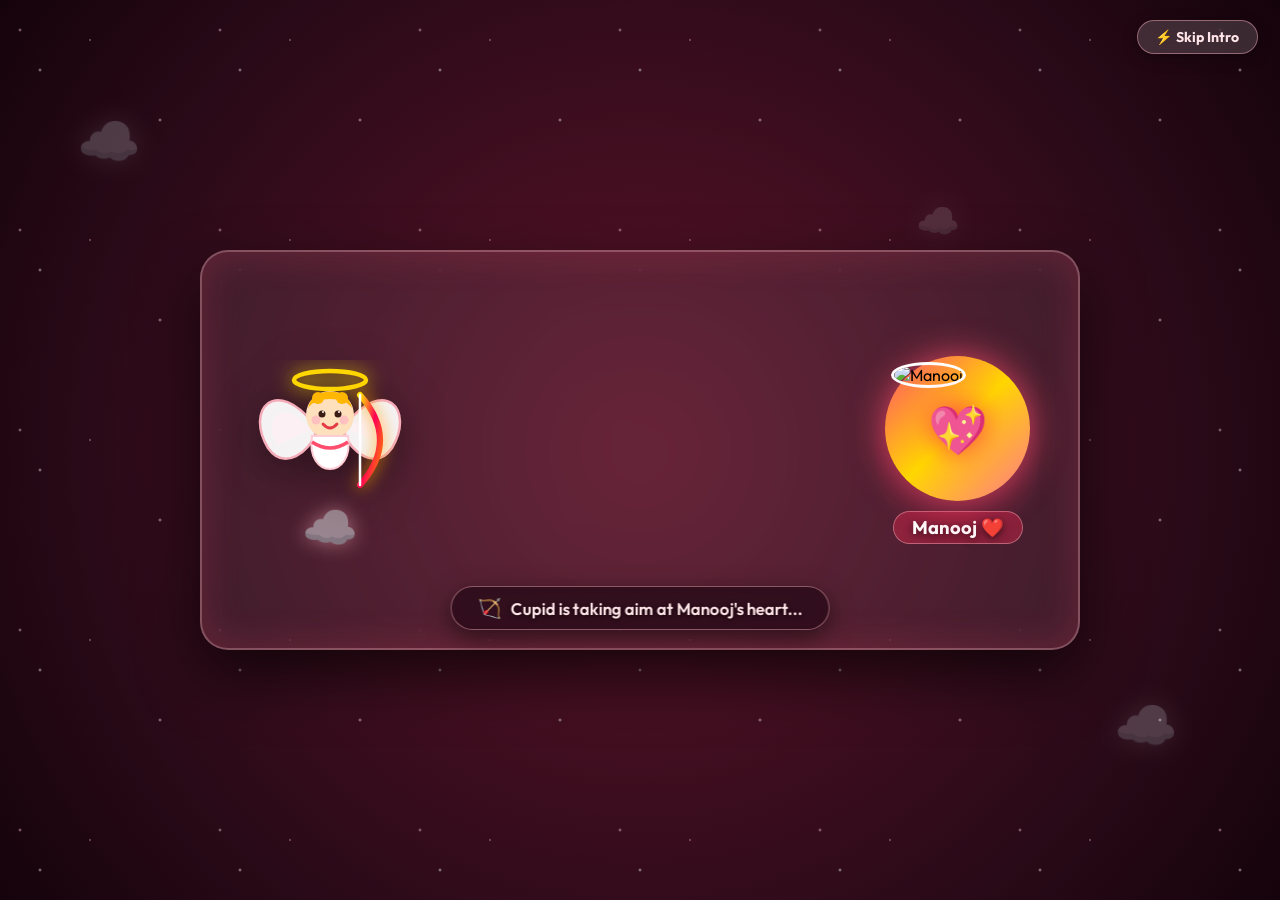
==== index.html @ 83ef4684 "Restore original soft blush pink button styling" ====
<!DOCTYPE html>
<html lang="en">
<head>
    <meta charset="UTF-8">
    <meta name="viewport" content="width=device-width, initial-scale=1.0">

    <title>❤️ Happy Birthday — My Love ❤️</title>
    <meta name="description" content="A special romantic birthday surprise message">

    <!-- Google Fonts -->
    <link rel="preconnect" href="https://fonts.googleapis.com">
    <link rel="preconnect" href="https://fonts.gstatic.com" crossorigin>
    <link href="https://fonts.googleapis.com/css2?family=Bangers&family=Outfit:wght@300;400;600;800&family=Playfair+Display:ital,wght@0,400;0,700;1,400;1,700&display=swap" rel="stylesheet">

    <!-- CSS File -->
    <link rel="stylesheet" href="style.css?v=3">
</head>

<body>

    <!-- Cupid Arrow & Password Intro Overlay -->
    <!-- Cupid Arrow & Password Intro Overlay -->
    <div id="cupidIntroOverlay" class="cupid-intro-overlay">
        <!-- Canvas Starfield -->
        <canvas id="cupidStarCanvas" class="cupid-star-canvas"></canvas>

        <!-- Sky Background Atmosphere -->
        <div class="sky-background">
            <div class="cloud cloud-1">☁️</div>
            <div class="cloud cloud-2">☁️</div>
            <div class="cloud cloud-3">☁️</div>
            <div class="intro-bg-particles" id="introBgParticles"></div>
        </div>

        <!-- Fast Skip Button -->
        <button class="btn-skip-intro" onclick="skipToPasswordStage()" title="Skip to password screen">
            ⚡ Skip Intro
        </button>

        <!-- Stage 1: Cinematic Animated Cupid Shooting Scene -->
        <div id="cupidAnimationStage" class="cupid-animation-stage">
            
            <!-- Cupid Flying Character -->
            <div class="cupid-hero" id="cupidHero">
                <div class="cupid-cloud-pedestal">☁️</div>
                <svg class="cupid-svg" viewBox="0 0 160 180" width="160" height="180">
                    <defs>
                        <radialGradient id="haloGlow" cx="50%" cy="50%" r="50%">
                            <stop offset="0%" stop-color="#fff7a1" stop-opacity="0.9"/>
                            <stop offset="100%" stop-color="#ffd700" stop-opacity="0"/>
                        </radialGradient>
                        <linearGradient id="bowGrad" x1="0%" y1="0%" x2="100%" y2="100%">
                            <stop offset="0%" stop-color="#ffe600"/>
                            <stop offset="50%" stop-color="#ff0054"/>
                            <stop offset="100%" stop-color="#ff8800"/>
                        </linearGradient>
                    </defs>

                    <!-- Halo -->
                    <ellipse cx="80" cy="20" rx="36" ry="9" fill="none" stroke="#ffd700" stroke-width="4.5" filter="drop-shadow(0 0 10px #ffe600)"/>
                    
                    <!-- Flapping Wings -->
                    <g class="svg-wing wing-left">
                        <path d="M 65 65 C 25 15, -5 50, 18 88 C 35 112, 60 90, 65 75 Z" fill="#ffffff" opacity="0.95" stroke="#ffb6c1" stroke-width="2.5"/>
                        <path d="M 60 70 C 35 35, 10 60, 28 85 Z" fill="#fff0f5" opacity="0.8"/>
                    </g>
                    <g class="svg-wing wing-right">
                        <path d="M 95 65 C 135 15, 165 50, 142 88 C 125 112, 100 90, 95 75 Z" fill="#ffffff" opacity="0.95" stroke="#ffb6c1" stroke-width="2.5"/>
                        <path d="M 100 70 C 125 35, 150 60, 132 85 Z" fill="#fff0f5" opacity="0.8"/>
                    </g>

                    <!-- Body & Cute Head -->
                    <circle cx="80" cy="55" r="24" fill="#ffe0bd"/>
                    <!-- Blonde Curly Hair -->
                    <path d="M 58 48 C 62 26, 98 26, 102 48 C 94 36, 66 36, 58 48 Z" fill="#ffb703"/>
                    <circle cx="68" cy="38" r="6" fill="#ffb703"/>
                    <circle cx="92" cy="38" r="6" fill="#ffb703"/>
                    <!-- Face Details -->
                    <circle cx="72" cy="54" r="3.5" fill="#3a1c14"/>
                    <circle cx="88" cy="54" r="3.5" fill="#3a1c14"/>
                    <circle cx="73" cy="52" r="1" fill="#ffffff"/>
                    <circle cx="89" cy="52" r="1" fill="#ffffff"/>
                    <path d="M 73 64 Q 80 72 87 64" fill="none" stroke="#e63946" stroke-width="2.8" stroke-linecap="round"/>
                    <circle cx="66" cy="60" r="4.5" fill="#ffb6c1" opacity="0.75"/>
                    <circle cx="94" cy="60" r="4.5" fill="#ffb6c1" opacity="0.75"/>

                    <!-- Toga Body & Sash -->
                    <path d="M 62 76 C 55 120, 105 120, 98 76 Z" fill="#ffffff" stroke="#ffccd5" stroke-width="2"/>
                    <path d="M 62 82 Q 80 94 98 82" fill="none" stroke="#ff4d6d" stroke-width="3.5"/>

                    <!-- Golden Cupid Bow -->
                    <g class="svg-bow" id="svgBow">
                        <path d="M 110 35 Q 150 80 110 125" fill="none" stroke="url(#bowGrad)" stroke-width="6" stroke-linecap="round" filter="drop-shadow(0 0 8px #ffa200)"/>
                        <path id="bowString" d="M 110 35 L 110 125" stroke="#ffffff" stroke-width="2.5" stroke-linecap="round"/>
                    </g>
                </svg>
            </div>

            <!-- Arrow Flight Arena -->
            <div class="arrow-arena" id="arrowArena">
                <div class="flying-arrow-svg" id="flyingArrowSvg">
                    <svg viewBox="0 0 130 36" width="130" height="36">
                        <defs>
                            <linearGradient id="arrowTrailGrad" x1="0%" y1="0%" x2="100%" y2="0%">
                                <stop offset="0%" stop-color="#ff0054" stop-opacity="0"/>
                                <stop offset="60%" stop-color="#ff4d6d" stop-opacity="0.8"/>
                                <stop offset="100%" stop-color="#ffd700" stop-opacity="1"/>
                            </linearGradient>
                        </defs>
                        <!-- Glowing Motion Trail -->
                        <path d="M 0 18 L 95 18" stroke="url(#arrowTrailGrad)" stroke-width="6" stroke-linecap="round"/>
                        <!-- Shaft -->
                        <line x1="12" y1="18" x2="102" y2="18" stroke="#ffd700" stroke-width="3.5" stroke-linecap="round"/>
                        <!-- Golden Feathers -->
                        <path d="M 16 18 L 4 8 M 16 18 L 4 28 M 24 18 L 12 8 M 24 18 L 12 28" stroke="#ff4d6d" stroke-width="3" stroke-linecap="round"/>
                        <!-- Glowing Heart Arrowhead -->
                        <path d="M 100 18 L 110 7 C 118 1, 128 12, 117 18 C 128 24, 118 35, 110 29 Z" fill="#ff0054" stroke="#ffe600" stroke-width="1.5" filter="drop-shadow(0 0 10px #ff0054)"/>
                    </svg>
                    <div class="arrow-sparkles">✨</div>
                </div>
            </div>

            <!-- Target: Boy Card (Manooj) -->
            <div class="target-boy-hero" id="targetBoyHero">
                <div class="target-glow-aura"></div>
                <div class="shockwave-ring" id="shockwaveRing"></div>
                <div class="shockwave-ring ring-2" id="shockwaveRing2"></div>
                <div class="target-portrait-container">
                    <img src="images/Manooj.jpeg" alt="Manooj" class="target-boy-img">
                    <div class="target-heart-lock" id="targetHeartLock">
                        <span class="heart-emoji">💖</span>
                    </div>
                </div>
                <div class="target-boy-badge">Manooj ❤️</div>
            </div>

            <!-- Animated Status Banner -->
            <div class="intro-status-banner" id="introStatusBanner">
                <span class="status-icon" id="statusIcon">🏹</span>
                <span class="status-text" id="statusTextContent">Cupid is taking aim at Manooj's heart...</span>
            </div>
        </div>

        <!-- Stage 2: Secret Password Lock Screen -->
        <div id="passwordStage" class="password-stage">
            <div class="lock-card">
                <div class="lock-header">
                    <div class="heart-key-icon" id="heartKeyIcon">🔐</div>
                    <h2>Unlock My Heart</h2>
                    <p class="lock-subtitle">Cupid's arrow struck Manooj's heart! Enter the secret code to reveal your birthday surprise.</p>
                </div>

                <form id="passwordForm" onsubmit="handlePasswordSubmit(event)">
                    <div class="input-wrapper">
                        <input type="password" id="lovePasscode" placeholder="Enter password" autocomplete="off">
                        <button type="button" class="btn-toggle-pass" onclick="togglePassVisibility()" id="btnTogglePass" title="Show/Hide">👁️</button>
                    </div>
                    <div id="passErrorMsg" class="pass-error-msg"></div>
                    <button type="submit" class="btn-unlock">Unlock Surprise ❤️</button>
                </form>
            </div>
        </div>
    </div>

    <!-- Main Birthday Container -->
    <div class="birthday-container">

        <!-- Replay Cupid Intro Button -->
        <button class="btn-replay-cupid" onclick="playCupidIntro()" title="Replay Cupid Intro">💘 Cupid Intro</button>

        <!-- Flower Decoration -->
        <div class="web web1">🌸</div>
        <div class="web web2">🌹</div>

        <!-- Main Heading -->
        <h1 class="birthday-title">❤️ HAPPY BIRTHDAY ❤️</h1>

        <h2>To My YEDI❤️</h2>

        <!-- Entrance Photo / Message -->
        <div class="entrance-image-container">
            <div class="entrance-message">
                <p><strong>September 21</strong> is a day I will never forget — because it is the day the most amazing person came into this world. 🥰</p>
                <p>You make every day brighter just by being you. I love your smile, your heart, and everything about you. 💕</p>
                <p>On your birthday, I just want to say — <strong>I am so lucky to have you.</strong></p>
                <p class="entrance-signoff">Happy Birthday, my love. 🎂 🌹</p>
            </div>
        </div>

        <!-- Birthday Message -->
        <div class="message">
            <p>
                You are the most beautiful part of my life. ❤️
            </p>

            <p>
                May your birthday be filled with happiness,
                love, smiles and unforgettable moments. 🎂✨
            </p>

            <p>
                <strong>Happy Birthday, My Love! ❤️🥰</strong>
            </p>
        </div>

        <!-- Interactive Question -->
        <div class="question-section" id="questionSection">
            <!-- <h3 class="question-text">Are you ready for your surprise? 🕸️</h3> -->
            <div class="buttons-container">
                <button class="btn-yes" onclick="showSurprise()">YES ❤️</button>
                <button class="btn-no" id="btnNo">NO 😒</button>
            </div>
        </div>

        <!-- Hidden Surprise Message -->
        <div id="surprise" class="surprise-message">
            <h2>❤️ You Are My Favourite Person ❤️</h2>

            <p>
                Every moment with you is special.
                I hope this birthday brings you
                everything your heart wishes for. 💕
            </p>

            <p>
                Forever and Always ❤️
            </p>
            
            <a href="memories.html" class="btn-next">Next Page ❤️</a>
        </div>

    </div>

    <!-- JavaScript File -->
    <script src="script.js"></script>

</body>
</html>
---- style.css ----
/* ==========================================================================
   ROMANTIC BIRTHDAY WEBSITE STYLES v2.1 - DARK PINK MONTH CARDS
   ========================================================================== */
* {
    margin: 0;
    padding: 0;
    box-sizing: border-box;
}
    --bg-cream: #fff0f5;
    --paper: #ffe4e1;
    --ink: #4a1525;
    --gold: #f48fb1;
    --gold-deep: #c21e56;
    --red: #d53447;
    --red-deep: #800020;
    --shadow: rgba(74, 25, 44, 0.35);
}

html, body {
    width: 100%;
    max-width: 100vw;
    overflow-x: hidden;
}

body {
    margin: 0;
    font-family: 'Outfit', sans-serif;
    min-height: 100vh;
    display: flex;
    align-items: center;
    justify-content: center;
    background: radial-gradient(circle at top, rgba(255, 192, 203, 0.8), rgba(219, 112, 147, 0.5) 45%, rgba(139, 10, 80, 0.9) 100%), #4a192c;
    color: var(--ink);
    padding: 2rem 1rem;
    box-sizing: border-box;
}

body.seasons-theme {
    background: #4a192c;
    align-items: center;
}

.seasons-container {
    width: min(1100px, 95vw);
    max-width: 100%;
    margin: 0 auto;
    padding: 2.5rem 2rem 3rem;
    border-radius: 30px;
    background: rgba(255, 240, 245, 0.85);
    border: 3px solid rgba(219, 112, 147, 0.8);
    box-shadow: 0 24px 60px rgba(139, 10, 80, 0.4);
    text-align: center;
    position: relative;
    overflow: hidden;
    box-sizing: border-box;
}

.seasons-container::before,
.seasons-container::after {
    content: "";
    position: absolute;
    inset: 18px;
    border: 2px solid rgba(219, 112, 147, 0.6);
    border-radius: 24px;
    pointer-events: none;
}

.seasons-container::after {
    inset: 28px;
    border-style: dashed;
    opacity: 0.8;
}

.cursive-title {
    position: relative;
    z-index: 1;
    font-family: 'Cormorant Garamond', serif;
    font-size: clamp(2.8rem, 5vw, 4.6rem);
    line-height: 1;
    letter-spacing: 0.08em;
    color: var(--red-deep);
    margin-bottom: 0.3rem;
    text-shadow: 0 2px 0 rgba(255,255,255,0.45);
}

.emoji-row {
    position: relative;
    z-index: 1;
    font-size: 1.5rem;
    letter-spacing: 0.4rem;
    margin-bottom: 0.8rem;
}

.subtitle {
    position: relative;
    z-index: 1;
    font-family: 'Outfit', sans-serif;
    font-size: 0.8rem;
    letter-spacing: 0.24em;
    text-transform: uppercase;
    color: rgba(72, 42, 28, 0.75);
    margin-bottom: 1.4rem;
}

.string-challenge {
    position: relative;
    z-index: 1;
    max-width: 900px;
    margin: 0 auto 1.8rem;
}

.string-challenge-title {
    font-family: 'Cormorant Garamond', serif;
    font-size: clamp(2rem, 4vw, 3rem);
    color: var(--ink);
    margin-bottom: 0.25rem;
    letter-spacing: 0.06em;
}

.string-challenge-hint {
    font-size: 0.96rem;
    color: rgba(74, 42, 29, 0.75);
    margin-bottom: 1rem;
}

.string-stage {
    position: relative;
    min-height: 430px;
    display: flex;
    align-items: center;
    justify-content: space-between;
    gap: 2rem;
    padding: 1rem 3rem;
    border-radius: 26px;
    overflow: hidden;
    background: linear-gradient(180deg, rgba(255, 236, 170, 0.16), rgba(80, 42, 20, 0.18)), linear-gradient(180deg, #fad0c4 0%, #ff9a9e 20%, #fecfef 36%, #f68084 56%, #a1405e 74%, #621222 100%);
    border: 4px solid rgba(183, 28, 28, 0.8);
    box-shadow: inset 0 0 30px rgba(78, 38, 18, 0.35), 0 18px 40px rgba(28, 18, 15, 0.25);
}

.japanese-scene {
    position: absolute;
    inset: 0;
    z-index: 0;
    pointer-events: none;
    background: radial-gradient(circle at 50% 28%, rgba(255, 223, 126, 0.92) 0%, rgba(255, 190, 87, 0.7) 12%, rgba(255, 160, 80, 0.32) 18%, transparent 28%), linear-gradient(180deg, rgba(255,255,255,0) 0%, rgba(255,255,255,0) 45%, rgba(25, 40, 42, 0.18) 100%);
}

.japanese-scene::before,
.japanese-scene::after {
    content: "";
    position: absolute;
    inset: 0;
    pointer-events: none;
}

.japanese-scene::before {
    background: linear-gradient(180deg, transparent 0%, transparent 62%, rgba(90, 52, 28, 0.48) 100%), radial-gradient(circle at 50% 54%, rgba(255, 209, 106, 0.87) 0%, rgba(238, 141, 83, 0.35) 24%, transparent 32%);
}

.japanese-scene::after {
    background: linear-gradient(180deg, transparent 0%, transparent 64%, rgba(26, 52, 42, 0.2) 64%, rgba(28, 53, 42, 0.75) 100%), radial-gradient(circle at 50% 58%, rgba(230, 73, 73, 0.62), transparent 28%);
    clip-path: polygon(0 100%, 0 68%, 12% 57%, 24% 66%, 35% 47%, 48% 62%, 62% 46%, 76% 62%, 88% 52%, 100% 65%, 100% 100%);
}

.love-string {
    position: absolute;
    inset: 0;
    width: 100%;
    height: 100%;
    overflow: visible;
    pointer-events: none;
    z-index: 3;
}

.love-string path {
    fill: none;
    stroke: #d53447;
    stroke-width: 5;
    stroke-linecap: round;
    filter: drop-shadow(0 0 8px rgba(213, 52, 71, 0.9));
}

.photo-card {
    position: absolute;
    width: 170px;
    height: 150px;
    padding: 10px;
    border: 3px solid rgba(219, 112, 147, 0.9);
    border-radius: 12px;
    background: linear-gradient(145deg, rgba(255, 242, 205, 0.8), rgba(179, 112, 35, 0.62));
    box-shadow: 0 12px 24px rgba(0, 0, 0, 0.24), inset 0 0 12px rgba(89, 39, 16, 0.32);
    z-index: 2;
    transition: left 1.1s cubic-bezier(0.34, 1.25, 0.64, 1),
                right 1.1s cubic-bezier(0.34, 1.25, 0.64, 1),
                transform 1.1s cubic-bezier(0.34, 1.25, 0.64, 1),
                opacity 0.6s ease;
}

.photo-card-left {
    left: 2.5rem;
    top: 50%;
    transform: translateY(-50%);
}

.photo-card-right {
    right: 2.5rem;
    top: 50%;
    transform: translateY(-50%);
}

.secret-photo,
.photo-cover {
    width: 100%;
    height: 100%;
    border-radius: 6px;
}

.secret-photo {
    position: absolute;
    inset: 0;
    display: block;
    object-fit: cover;
    opacity: 0;
    transition: opacity 0.7s ease;
    border: 2px solid rgba(69, 25, 12, 0.8);
}

.photo-cover {
    position: absolute;
    inset: 10px;
    width: calc(100% - 20px);
    height: calc(100% - 20px);
    display: grid;
    place-items: center;
    color: #ffffff;
    background: linear-gradient(135deg, rgba(118, 53, 23, 0.95), rgba(36, 22, 17, 0.88));
    font-size: 3rem;
    transition: opacity 0.7s ease;
    border: 2px solid rgba(221, 169, 90, 0.7);
    box-shadow: inset 0 0 12px rgba(0,0,0,0.2);
    z-index: 10;
}

.string-heart {
    position: absolute;
    top: 50%;
    left: 50%;
    width: 58px;
    height: 58px;
    border: 3px solid #ffc7c7;
    border-radius: 50%;
    padding: 0;
    color: #ffe8eb;
    background: radial-gradient(circle at 30% 30%, #ff4d6b, #b7182e 65%, #621222 100%);
    font-size: 1.5rem;
    line-height: 1;
    cursor: pointer;
    transform: translate(-50%, -50%);
    z-index: 5;
    box-shadow: 0 0 18px rgba(232, 52, 68, 0.7), 0 0 40px rgba(202, 41, 60, 0.4);
    transition: transform 0.35s ease, box-shadow 0.35s ease, opacity 0.5s ease;
}

.string-heart:hover {
    transform: translate(-50%, -50%) scale(1.12);
}

.string-stage.is-connected .photo-cover {
    opacity: 0;
    pointer-events: none;
}

.string-stage.is-connected .secret-photo {
    opacity: 1;
}

.string-stage.is-connected .string-heart {
    color: #fff;
    border-color: #fff;
}

/* Merging animation state: Photos come close together towards center */
.string-stage.is-merging .photo-card-left {
    left: 50%;
    transform: translate(calc(-100% - 6px), -50%) rotate(-8deg) scale(0.96);
}

.string-stage.is-merging .photo-card-right {
    right: 50%;
    transform: translate(calc(100% + 6px), -50%) rotate(8deg) scale(0.96);
}

.string-stage.is-merging .love-string {
    opacity: 0.5;
    transform: scale(0.8);
    transition: all 0.8s ease;
}

.string-stage.is-merging .string-heart {
    transform: translate(-50%, -50%) scale(1.3);
    box-shadow: 0 0 35px rgba(255, 60, 100, 0.9), 0 0 70px rgba(255, 100, 150, 0.7);
}

/* Merged animation state: Photos fade out and glowing Heart opens */
.string-stage.is-merged .photo-card-left {
    left: 50%;
    transform: translate(-50%, -50%) scale(0.15) rotate(-20deg);
    opacity: 0;
    pointer-events: none;
}

.string-stage.is-merged .photo-card-right {
    right: 50%;
    transform: translate(50%, -50%) scale(0.15) rotate(20deg);
    opacity: 0;
    pointer-events: none;
}

.string-stage.is-merged .love-string {
    opacity: 0;
    pointer-events: none;
    transition: opacity 0.4s ease;
}

.string-stage.is-merged .string-heart {
    opacity: 0;
    pointer-events: none;
    transform: translate(-50%, -50%) scale(0.1);
}

/* Merged Heart Container & Memory Slideshow */
.merged-heart-container {
    position: absolute;
    top: 50%;
    left: 50%;
    transform: translate(-50%, -50%) scale(0);
    opacity: 0;
    pointer-events: none;
    z-index: 10;
    display: flex;
    flex-direction: column;
    align-items: center;
    justify-content: center;
    transition: transform 0.9s cubic-bezier(0.175, 0.885, 0.32, 1.275), opacity 0.6s ease;
}

.string-stage.is-merged .merged-heart-container {
    transform: translate(-50%, -50%) scale(1);
    opacity: 1;
    pointer-events: auto;
    cursor: pointer;
}

.heart-frame-outer {
    position: relative;
    width: 280px;
    height: 260px;
    margin: 0 auto;
    filter: drop-shadow(0 14px 28px rgba(74, 21, 37, 0.5));
    animation: heartPulse 2.4s ease-in-out infinite;
}

@keyframes heartPulse {
    0%, 100% {
        transform: scale(1);
    }
    50% {
        transform: scale(1.04);
    }
}

.heart-frame-inner {
    position: absolute;
    inset: 0;
    width: 100%;
    height: 100%;
    clip-path: url(#heart-clip);
    -webkit-clip-path: url(#heart-clip);
    background: linear-gradient(135deg, #ff4d6d, #c9184a);
    overflow: hidden;
}

.heart-frame-glow {
    position: absolute;
    inset: -12px;
    clip-path: url(#heart-clip);
    -webkit-clip-path: url(#heart-clip);
    background: radial-gradient(circle, rgba(255, 77, 109, 0.85) 0%, rgba(255, 107, 129, 0.45) 60%, transparent 80%);
    filter: blur(14px);
    z-index: -1;
    animation: glowPulse 2s ease-in-out infinite alternate;
}

@keyframes glowPulse {
    0% { opacity: 0.6; transform: scale(0.96); }
    100% { opacity: 1; transform: scale(1.08); }
}

.heart-border-svg {
    position: absolute;
    inset: 0;
    width: 100%;
    height: 100%;
    pointer-events: none;
    z-index: 4;
}

.heart-border-svg path {
    fill: none;
    stroke: #ff2a55;
    stroke-width: 4;
    filter: drop-shadow(0 0 10px rgba(255, 42, 85, 0.95));
}

.memory-slideshow {
    position: relative;
    width: 100%;
    height: 100%;
}

.memory-slide {
    position: absolute;
    inset: 0;
    width: 100%;
    height: 100%;
    object-fit: cover;
    object-position: center;
    opacity: 0;
    transform: scale(1.08);
    transition: opacity 0.9s ease-in-out, transform 3.2s ease-out;
}

.memory-slide.active {
    opacity: 1;
    transform: scale(1);
    z-index: 2;
}

.memory-meta {
    margin-top: 12px;
    text-align: center;
}

.memory-caption {
    font-family: 'Outfit', sans-serif;
    font-size: 1.05rem;
    font-weight: 600;
    color: #fff;
    text-shadow: 0 2px 8px rgba(0, 0, 0, 0.7), 0 0 12px rgba(255, 77, 109, 0.85);
    background: rgba(74, 21, 37, 0.6);
    backdrop-filter: blur(8px);
    -webkit-backdrop-filter: blur(8px);
    padding: 0.45rem 1.3rem;
    border-radius: 999px;
    border: 1px solid rgba(255, 192, 203, 0.5);
    display: inline-block;
    transition: opacity 0.3s ease;
}

/* Floating sparkle hearts */
.floating-heart {
    position: absolute;
    pointer-events: none;
    z-index: 12;
    animation: floatUp 2.8s ease-out forwards;
    user-select: none;
}

@keyframes floatUp {
    0% {
        opacity: 1;
        transform: translate(0, 0) scale(0.6) rotate(0deg);
    }
    50% {
        opacity: 0.9;
        transform: translate(var(--tx, 20px), -60px) scale(1.2) rotate(15deg);
    }
    100% {
        opacity: 0;
        transform: translate(var(--tx, 40px), -130px) scale(0.8) rotate(-20deg);
    }
}

.locked-message {
    opacity: 0;
    max-height: 0;
    overflow: hidden;
    margin: 0;
    transition: opacity 0.8s ease, max-height 0.8s ease, margin 0.8s ease;
}

.locked-message.is-unlocked {
    opacity: 1;
    max-height: 300px;
    margin-bottom: 1.5rem;
}

.quotes-container {
    position: relative;
    z-index: 1;
}

.quote-main {
    font-family: 'Cormorant Garamond', serif;
    font-size: clamp(2rem, 4vw, 2.8rem);
    color: var(--ink);
    margin-bottom: 0.6rem;
    line-height: 1.15;
}

.quote-sub {
    font-family: 'Outfit', sans-serif;
    font-size: 1rem;
    color: rgba(74, 42, 29, 0.8);
    line-height: 1.7;
    font-weight: 400;
}

.nav-buttons {
    position: relative;
    z-index: 1;
    display: flex;
    justify-content: center;
    align-items: center;
    gap: 1.5rem;
    margin-top: 2rem;
    flex-wrap: wrap;
}

.nav-buttons a,
.nav-buttons .btn-back,
.nav-buttons .btn-next {
    display: inline-flex;
    align-items: center;
    justify-content: center;
    min-width: 175px;
    height: 52px;
    padding: 0 1.8rem;
    text-decoration: none;
    font-size: 1.05rem;
    font-weight: 600;
    color: #fff;
    background: linear-gradient(135deg, var(--red), var(--gold-deep));
    border-radius: 50px;
    box-shadow: 0 8px 20px rgba(96, 39, 29, 0.28);
    transition: all 0.25s ease;
    margin: 0;
}

.nav-buttons a:hover,
.nav-buttons .btn-back:hover,
.nav-buttons .btn-next:hover {
    transform: translateY(-3px);
    box-shadow: 0 12px 25px rgba(96, 39, 29, 0.38);
}

@media (max-width: 650px) {
    body, body.seasons-theme {
        display: block;
        padding: 1rem 0.4rem;
        width: 100%;
        min-height: 100vh;
        overflow-x: hidden;
    }

    .seasons-container,
    .memories-container,
    .birthday-container {
        width: 100% !important;
        max-width: 100% !important;
        margin: 0 auto !important;
        box-sizing: border-box !important;
    }

    .seasons-container {
        padding: 1.4rem 0.7rem 1.8rem;
        border-radius: 20px;
    }

    .seasons-container::before {
        inset: 5px;
        border-radius: 16px;
    }

    .seasons-container::after {
        inset: 10px;
        border-radius: 12px;
    }

    .cursive-title {
        font-size: clamp(1.5rem, 5.5vw, 2rem);
        line-height: 1.2;
        margin-bottom: 0.2rem;
    }

    .subtitle {
        font-size: 0.68rem;
        letter-spacing: 0.12em;
        margin-bottom: 0.8rem;
    }

    .string-stage {
        min-height: 320px;
        padding: 0.5rem;
    }

    .photo-card {
        width: 82px;
        height: 78px;
        padding: 3px;
        border-radius: 8px;
    }

    .photo-card-left {
        left: 0.6rem;
    }

    .photo-card-right {
        right: 0.6rem;
    }

    .photo-cover {
        font-size: 1.8rem;
    }

    .string-heart {
        width: 44px;
        height: 44px;
        font-size: 1.1rem;
    }

    .heart-frame-outer {
        width: 195px;
        height: 180px;
    }

    .memory-caption {
        font-size: 0.8rem;
        padding: 0.3rem 0.7rem;
    }
}

/* Birthday Container Styles */
.birthday-container {
    width: min(900px, 95vw);
    margin: 0 auto;
    padding: 3rem 2rem;
    border-radius: 25px;
    background: rgba(255, 246, 226, 0.85);
    border: 3px solid rgba(219, 112, 147, 0.9);
    box-shadow: 0 20px 50px rgba(25, 13, 8, 0.3), inset 0 0 20px rgba(255, 255, 255, 0.3);
    text-align: center;
    position: relative;
    overflow: hidden;
}

.birthday-container::before {
    content: "";
    position: absolute;
    inset: 15px;
    border: 2px solid rgba(219, 112, 147, 0.5);
    border-radius: 20px;
    pointer-events: none;
    z-index: 0;
}

/* Web Decorations */
.web {
    position: absolute;
    font-size: 4rem;
    opacity: 0.3;
    z-index: 1;
}

.web1 {
    top: 20px;
    left: 30px;
}

.web2 {
    bottom: 20px;
    right: 30px;
}

/* Birthday Title */
.birthday-title {
    font-family: 'Bangers', cursive;
    font-size: clamp(2.5rem, 6vw, 4rem);
    color: var(--red);
    margin-bottom: 0.5rem;
    text-shadow: 2px 2px 4px rgba(0, 0, 0, 0.2);
    position: relative;
    z-index: 2;
}

.birthday-container h2 {
    font-size: clamp(1.5rem, 4vw, 2rem);
    color: var(--gold-deep);
    margin-bottom: 1.5rem;
    position: relative;
    z-index: 2;
}

/* Entrance Message */
.entrance-image-container {
    margin: 2rem 0;
    position: relative;
    z-index: 2;
}

.entrance-message {
    background: rgba(255, 250, 240, 0.6);
    padding: 2rem;
    border-radius: 15px;
    border-left: 5px solid var(--red);
}

.entrance-message p {
    font-size: 1rem;
    line-height: 1.8;
    color: var(--ink);
    margin-bottom: 1rem;
}

.entrance-signoff {
    font-style: italic;
    font-weight: 600;
    color: var(--red);
}

/* Message Section */
.message {
    margin: 2rem 0;
    position: relative;
    z-index: 2;
}

.message p {
    font-size: 1.1rem;
    line-height: 1.8;
    color: var(--ink);
    margin-bottom: 1.2rem;
}

/* Question Section */
.question-section {
    margin: 2.5rem 0;
    position: relative;
    z-index: 2;
}

.question-text {
    font-size: 1.3rem;
    color: var(--red);
    margin-bottom: 1.5rem;
    font-weight: 600;
}

.buttons-container {
    display: flex;
    gap: 1.5rem;
    justify-content: center;
    flex-wrap: wrap;
}

.btn-yes,
.btn-no {
    padding: 1rem 2rem;
    font-size: 1.1rem;
    border: none;
    border-radius: 50px;
    cursor: pointer;
    font-weight: 600;
    transition: all 0.3s ease;
    box-shadow: 0 8px 16px rgba(0, 0, 0, 0.2);
}

.btn-yes {
    background: linear-gradient(135deg, var(--red), var(--gold-deep));
    color: white;
}

.btn-yes:hover {
    transform: translateY(-3px);
    box-shadow: 0 12px 20px rgba(0, 0, 0, 0.3);
}

.btn-no {
    background: linear-gradient(135deg, var(--paper), var(--gold));
    color: var(--ink);
}

.btn-no:hover {
    background: linear-gradient(135deg, #ffb6c1, #ff69b4);
}

/* Surprise Message */
.surprise-message {
    display: none;
    margin: 2rem 0;
    padding: 2.5rem;
    background: linear-gradient(135deg, rgba(255, 250, 240, 0.9), rgba(255, 235, 205, 0.8));
    border-radius: 20px;
    border: 3px solid var(--red);
    position: relative;
    z-index: 2;
    opacity: 0;
    transition: opacity 0.6s ease;
}

.surprise-message.show {
    opacity: 1;
}

.surprise-message h2 {
    font-size: 2rem;
    color: var(--red);
    margin-bottom: 1.5rem;
}

.surprise-message p {
    font-size: 1.1rem;
    line-height: 1.9;
    color: var(--ink);
    margin-bottom: 1.2rem;
}

.surprise-message .btn-next,
.btn-next,
.btn-back {
    position: relative !important;
    z-index: 9999 !important;
    pointer-events: auto !important;
    cursor: pointer !important;
    display: inline-flex !important;
    align-items: center !important;
    justify-content: center !important;
    gap: 0.5rem;
    padding: 0.85rem 2.2rem;
    background: linear-gradient(135deg, #f7dedf, #ebd0d2) !important;
    color: #ffffff !important;
    text-shadow: 0 1px 2px rgba(180, 80, 90, 0.3);
    text-decoration: none !important;
    border-radius: 50px !important;
    font-weight: 700 !important;
    font-size: 1.05rem !important;
    border: 1px solid rgba(255, 255, 255, 0.6) !important;
    box-shadow: 0 8px 20px rgba(219, 112, 147, 0.35) !important;
    transition: all 0.3s cubic-bezier(0.175, 0.885, 0.32, 1.275) !important;
}

.surprise-message .btn-next:hover,
.surprise-message .btn-next:active,
.btn-next:hover,
.btn-next:active,
.btn-back:hover,
.btn-back:active {
    transform: translateY(-2px) scale(1.04) !important;
    background: linear-gradient(135deg, #fbe6e7, #ebd0d2) !important;
    box-shadow: 0 12px 24px rgba(219, 112, 147, 0.5) !important;
    color: #ffffff !important;
}

/* Confetti Animation */
.confetti {
    position: fixed;
    pointer-events: none;
    z-index: 100;
}

@keyframes fall {
    to {
        transform: translateY(100vh) rotate(360deg);
        opacity: 0;
    }
}

/* Memories Page Styles */
.memories-container {
    width: min(1000px, 95vw);
    margin: 0 auto;
    padding: 3rem 2rem;
    background: rgba(255, 246, 226, 0.85);
    border-radius: 25px;
    border: 3px solid rgba(219, 112, 147, 0.9);
    box-shadow: 0 20px 50px rgba(25, 13, 8, 0.3);
    position: relative;
}

.memories-container h1 {
    font-family: 'Bangers', cursive;
    font-size: clamp(2rem, 7vw, 3rem);
    color: var(--red);
    margin-bottom: 0.5rem;
    text-align: center;
}

.memories-container h2 {
    font-size: clamp(1.1rem, 3.8vw, 1.5rem);
    color: var(--gold-deep);
    text-align: center;
    margin-bottom: 2.5rem;
}

.timeline {
    position: relative;
    padding: 2rem 0;
}

.timeline::before {
    content: "";
    position: absolute;
    left: 50%;
    transform: translateX(-50%);
    width: 4px;
    height: 100%;
    background: linear-gradient(180deg, var(--red), var(--gold), var(--red));
    display: none;
}

.timeline-item {
    margin-bottom: 3rem;
    display: flex;
    align-items: center;
    gap: 2rem;
    position: relative;
}

.timeline-item:nth-child(odd) {
    flex-direction: row-reverse;
}

.timeline-img {
    width: 200px;
    height: 200px;
    border-radius: 12px;
    object-fit: cover;
    border: 4px solid var(--red);
    box-shadow: 0 8px 20px rgba(0, 0, 0, 0.2);
}

.timeline-content {
    flex: 1;
    background: linear-gradient(135deg, rgba(255, 192, 203, 0.88), rgba(244, 143, 177, 0.8));
    border: 2px solid rgba(213, 52, 71, 0.5);
    border-left: 6px solid var(--red-deep);
    padding: 2rem;
    border-radius: 18px;
    box-shadow: 0 10px 25px rgba(194, 30, 86, 0.22);
    backdrop-filter: blur(8px);
    transition: transform 0.3s ease, box-shadow 0.3s ease;
}

.timeline-content:hover {
    transform: translateY(-3px);
    box-shadow: 0 14px 30px rgba(194, 30, 86, 0.35);
}

.month-title {
    font-family: 'Bangers', cursive;
    font-size: 1.9rem;
    color: var(--red-deep);
    text-shadow: 0 1px 2px rgba(255, 255, 255, 0.6);
    margin-bottom: 0.5rem;
}

.sweet-words {
    font-size: 1.05rem;
    font-weight: 600;
    line-height: 1.75;
    color: #3b0918;
}

@media (max-width: 768px) {
    .memories-container {
        padding: 2rem 1rem 2.5rem;
        width: 96vw;
    }

    .timeline {
        padding: 1rem 0;
    }

    .timeline-item,
    .timeline-item:nth-child(odd) {
        flex-direction: column;
        align-items: center;
        margin-left: 0;
        margin-bottom: 2.2rem;
        gap: 1.2rem;
    }

    .timeline-img {
        width: 180px;
        height: 180px;
        max-width: 100%;
    }

    .timeline-content {
        width: 100%;
        padding: 1.4rem 1.2rem;
        text-align: center;
        border-left: 4px solid var(--red);
    }
}

.center-heart-button {
    position: absolute;
    top: 50%;
    left: 50%;
    transform: translate(-50%, -50%) !important;
}

/* ==========================================================================
   CUPID INTRO ANIMATION & PASSWORD STAGE
   ========================================================================== */
.cupid-intro-overlay {
    position: fixed;
    inset: 0;
    width: 100%;
    height: 100%;
    margin: 0;
    padding: 0;
    box-sizing: border-box;
    z-index: 10000;
    background: radial-gradient(circle at center, #5c1329 0%, #2a0a18 70%, #15030b 100%);
    display: flex;
    align-items: center;
    justify-content: center;
    overflow: hidden;
    transition: opacity 0.8s ease, transform 0.8s ease;
}

.cupid-intro-overlay.unlocked {
    opacity: 0;
    pointer-events: none;
    transform: scale(1.05);
}

.cupid-star-canvas {
    position: absolute;
    inset: 0;
    width: 100%;
    height: 100%;
    pointer-events: none;
    z-index: 1;
}

.sky-background {
    position: absolute;
    inset: 0;
    pointer-events: none;
    z-index: 2;
}

.cloud {
    position: absolute;
    font-size: 3.2rem;
    opacity: 0.22;
    filter: drop-shadow(0 0 14px rgba(255, 255, 255, 0.5));
}

.cloud-1 { top: 12%; left: 6%; animation: cloudFloat 14s ease-in-out infinite alternate; }
.cloud-2 { bottom: 16%; right: 8%; animation: cloudFloat 16s ease-in-out infinite alternate-reverse; }
.cloud-3 { top: 22%; right: 25%; animation: cloudFloat 20s ease-in-out infinite alternate; font-size: 2.2rem; opacity: 0.15; }

@keyframes cloudFloat {
    0% { transform: translateX(0); }
    100% { transform: translateX(50px); }
}

.intro-bg-particles {
    position: absolute;
    inset: 0;
    pointer-events: none;
    background-image: 
        radial-gradient(2px 2px at 20px 30px, #ffd1dc, rgba(0,0,0,0)),
        radial-gradient(2px 2px at 40px 70px, #ffffff, rgba(0,0,0,0)),
        radial-gradient(1.5px 1.5px at 90px 40px, #ffb6c1, rgba(0,0,0,0)),
        radial-gradient(2px 2px at 160px 120px, #ffffff, rgba(0,0,0,0));
    background-repeat: repeat;
    background-size: 200px 200px;
    opacity: 0.6;
    animation: starsTwinkle 4s ease-in-out infinite alternate;
}

@keyframes starsTwinkle {
    0% { opacity: 0.4; }
    100% { opacity: 0.85; }
}

.btn-skip-intro {
    position: absolute;
    top: 20px;
    right: 22px;
    z-index: 20;
    background: rgba(255, 255, 255, 0.15);
    border: 1px solid rgba(255, 182, 193, 0.45);
    color: #ffe4e8;
    padding: 0.45rem 1.1rem;
    border-radius: 50px;
    font-size: 0.88rem;
    font-weight: 700;
    font-family: 'Outfit', sans-serif;
    cursor: pointer;
    backdrop-filter: blur(10px);
    box-shadow: 0 4px 15px rgba(0, 0, 0, 0.3);
    transition: all 0.25s ease;
}

.btn-skip-intro:hover {
    background: rgba(255, 42, 85, 0.6);
    border-color: #ffd700;
    transform: translateY(-2px);
    box-shadow: 0 6px 20px rgba(255, 0, 84, 0.4);
}

/* Stage 1: Cupid Arrow Animation Stage */
.cupid-animation-stage {
    position: relative;
    z-index: 5;
    width: min(880px, 92vw);
    height: 400px;
    display: flex;
    align-items: center;
    justify-content: space-between;
    padding: 2.2rem 3rem;
    border-radius: 28px;
    background: rgba(255, 240, 245, 0.08);
    backdrop-filter: blur(16px);
    -webkit-backdrop-filter: blur(16px);
    border: 2px solid rgba(255, 182, 193, 0.35);
    box-shadow: 0 25px 60px rgba(0, 0, 0, 0.65), inset 0 0 40px rgba(255, 77, 109, 0.2);
    transition: opacity 0.6s ease, transform 0.6s ease;
}

.cupid-animation-stage.fade-out {
    opacity: 0;
    transform: scale(0.9);
    pointer-events: none;
}

/* Cupid Hero Character */
.cupid-hero {
    position: relative;
    z-index: 6;
    display: flex;
    flex-direction: column;
    align-items: center;
    animation: cupidFloat 3.2s ease-in-out infinite alternate;
}

.cupid-cloud-pedestal {
    position: absolute;
    bottom: -15px;
    font-size: 2.8rem;
    opacity: 0.5;
    filter: drop-shadow(0 0 10px #ffb6c1);
    z-index: -1;
}

@keyframes cupidFloat {
    0% { transform: translateY(0px) rotate(0deg); }
    100% { transform: translateY(-14px) rotate(-3deg); }
}

.cupid-svg {
    filter: drop-shadow(0 10px 24px rgba(0, 0, 0, 0.45));
}

.wing-left {
    transform-origin: 65px 75px;
    animation: wingFlapLeft 0.7s ease-in-out infinite alternate;
}

.wing-right {
    transform-origin: 95px 75px;
    animation: wingFlapRight 0.7s ease-in-out infinite alternate;
}

@keyframes wingFlapLeft {
    0% { transform: rotate(0deg); }
    100% { transform: rotate(-22deg); }
}

@keyframes wingFlapRight {
    0% { transform: rotate(0deg); }
    100% { transform: rotate(22deg); }
}

.svg-bow {
    transform-origin: 110px 80px;
    transition: transform 0.4s cubic-bezier(0.175, 0.885, 0.32, 1.275);
}

.cupid-animation-stage.is-shooting .svg-bow {
    transform: scale(1.2) rotate(-8deg);
}

/* Arrow Arena & Flying Arrow */
.arrow-arena {
    position: absolute;
    left: 160px;
    right: 170px;
    top: 50%;
    height: 40px;
    transform: translateY(-50%);
    pointer-events: none;
    z-index: 7;
    overflow: visible;
}

.flying-arrow-svg {
    position: absolute;
    left: -20px;
    top: 50%;
    transform: translateY(-50%);
    opacity: 0;
    display: flex;
    align-items: center;
    transition: left 1.2s cubic-bezier(0.25, 0.1, 0.25, 1), opacity 0.3s ease;
}

.flying-arrow-svg.shooting {
    opacity: 1;
    left: calc(100% - 35px);
}

.arrow-sparkles {
    font-size: 1.4rem;
    margin-left: -15px;
    filter: drop-shadow(0 0 8px #ffd700);
    animation: sparkleTwinkle 0.4s ease-in-out infinite alternate;
}

@keyframes sparkleTwinkle {
    0% { opacity: 0.5; transform: scale(0.8); }
    100% { opacity: 1; transform: scale(1.4); }
}

/* Target Boy Hero (Manooj) */
.target-boy-hero {
    position: relative;
    display: flex;
    flex-direction: column;
    align-items: center;
    z-index: 6;
}

.target-glow-aura {
    position: absolute;
    inset: -10px;
    border-radius: 50%;
    background: radial-gradient(circle, rgba(255, 0, 84, 0.4) 0%, transparent 70%);
    opacity: 0.6;
    animation: auraPulse 2s ease-in-out infinite alternate;
    pointer-events: none;
}

@keyframes auraPulse {
    0% { transform: scale(0.95); opacity: 0.4; }
    100% { transform: scale(1.15); opacity: 0.8; }
}

.target-portrait-container {
    position: relative;
    width: 145px;
    height: 145px;
    border-radius: 50%;
    padding: 6px;
    background: linear-gradient(135deg, #ff4d6d, #ffd700, #ff758f);
    box-shadow: 0 0 35px rgba(255, 77, 109, 0.8);
    transition: all 0.4s ease;
}

.target-boy-img {
    width: 100%;
    height: 100%;
    border-radius: 50%;
    object-fit: cover;
    border: 3px solid #ffffff;
}

.target-heart-lock {
    position: absolute;
    top: 50%;
    left: 50%;
    transform: translate(-50%, -50%) scale(1);
    font-size: 3rem;
    filter: drop-shadow(0 0 15px rgba(255, 42, 85, 0.95));
    transition: transform 0.4s cubic-bezier(0.175, 0.885, 0.32, 1.275), filter 0.4s ease;
    z-index: 8;
    animation: heartPulseTarget 1.6s ease-in-out infinite alternate;
}

@keyframes heartPulseTarget {
    0% { transform: translate(-50%, -50%) scale(1); }
    100% { transform: translate(-50%, -50%) scale(1.18); }
}

/* Shockwave rings on impact */
.shockwave-ring {
    position: absolute;
    top: 50%;
    left: 50%;
    width: 145px;
    height: 145px;
    border-radius: 50%;
    border: 3px solid #ff0054;
    transform: translate(-50%, -50%) scale(0.8);
    opacity: 0;
    pointer-events: none;
}

.target-boy-hero.hit .shockwave-ring {
    animation: shockwaveExpand 0.9s ease-out forwards;
}

.target-boy-hero.hit .shockwave-ring.ring-2 {
    animation: shockwaveExpand 0.9s ease-out 0.2s forwards;
    border-color: #ffd700;
}

@keyframes shockwaveExpand {
    0% { opacity: 1; transform: translate(-50%, -50%) scale(0.8); }
    100% { opacity: 0; transform: translate(-50%, -50%) scale(2.6); }
}

.target-boy-hero.hit {
    animation: boyTargetVibrate 0.6s ease-in-out;
}

@keyframes boyTargetVibrate {
    0% { transform: scale(1); }
    20% { transform: scale(1.25) rotate(-6deg); }
    40% { transform: scale(0.92) rotate(4deg); }
    60% { transform: scale(1.15) rotate(-3deg); }
    80% { transform: scale(0.98) rotate(1deg); }
    100% { transform: scale(1); }
}

.target-boy-hero.hit .target-heart-lock {
    transform: translate(-50%, -50%) scale(1.8) rotate(360deg);
    filter: drop-shadow(0 0 35px #ff0054) drop-shadow(0 0 60px #ffd700);
}

.target-boy-badge {
    margin-top: 10px;
    font-family: 'Outfit', sans-serif;
    font-weight: 700;
    font-size: 1.15rem;
    color: #ffffff;
    text-shadow: 0 2px 8px rgba(0, 0, 0, 0.6);
    background: rgba(255, 42, 85, 0.35);
    padding: 4px 18px;
    border-radius: 20px;
    border: 1px solid rgba(255, 182, 193, 0.45);
}

/* Status Banner */
.intro-status-banner {
    position: absolute;
    bottom: 18px;
    left: 50%;
    transform: translateX(-50%);
    background: rgba(42, 10, 24, 0.85);
    border: 1px solid rgba(255, 182, 193, 0.45);
    padding: 0.55rem 1.6rem;
    border-radius: 50px;
    display: flex;
    align-items: center;
    gap: 0.6rem;
    box-shadow: 0 8px 24px rgba(0, 0, 0, 0.5);
    backdrop-filter: blur(10px);
    white-space: nowrap;
    z-index: 10;
}

.status-icon {
    font-size: 1.2rem;
}

.status-text {
    font-family: 'Outfit', sans-serif;
    font-size: 1.05rem;
    font-weight: 600;
    color: #ffe4e8;
    text-shadow: 0 1px 4px rgba(0, 0, 0, 0.8);
}

/* Stage 2: Password Lock Screen */
.password-stage {
    position: absolute;
    top: 50%;
    left: 50%;
    transform: translate(-50%, -50%) scale(0.85);
    opacity: 0;
    pointer-events: none;
    transition: all 0.7s cubic-bezier(0.175, 0.885, 0.32, 1.275);
    z-index: 10;
    width: min(440px, 90vw);
}

.password-stage.active {
    opacity: 1;
    pointer-events: auto;
    transform: translate(-50%, -50%) scale(1);
}

.lock-card {
    background: rgba(255, 240, 245, 0.92);
    backdrop-filter: blur(16px);
    -webkit-backdrop-filter: blur(16px);
    padding: 2.5rem 2rem;
    border-radius: 28px;
    border: 3px solid rgba(219, 112, 147, 0.8);
    box-shadow: 0 25px 60px rgba(0, 0, 0, 0.5), 0 0 30px rgba(255, 77, 109, 0.3);
    text-align: center;
}

.lock-card.shake {
    animation: lockShake 0.5s ease-in-out;
}

@keyframes lockShake {
    0%, 100% { transform: translateX(0); }
    20%, 60% { transform: translateX(-12px); }
    40%, 80% { transform: translateX(12px); }
}

.lock-icon {
    font-size: 3rem;
    margin-bottom: 0.5rem;
    animation: lockPulse 2s ease-in-out infinite alternate;
}

@keyframes lockPulse {
    0% { transform: scale(1); }
    100% { transform: scale(1.12); }
}

.lock-header h2 {
    font-family: 'Playfair Display', serif;
    font-size: 1.8rem;
    color: var(--red-deep);
    margin-bottom: 0.4rem;
}

.lock-subtitle {
    font-size: 0.95rem;
    color: var(--ink);
    opacity: 0.85;
    line-height: 1.5;
    margin-bottom: 1.8rem;
}

.input-wrapper {
    position: relative;
    display: flex;
    align-items: center;
    margin-bottom: 0.8rem;
}

.input-wrapper input {
    width: 100%;
    padding: 1rem 3.2rem 1rem 1.4rem;
    font-size: 1.1rem;
    font-family: 'Outfit', sans-serif;
    border: 2px solid rgba(219, 112, 147, 0.6);
    border-radius: 50px;
    outline: none;
    background: #ffffff;
    color: var(--ink);
    box-shadow: inset 0 2px 6px rgba(0, 0, 0, 0.08);
    transition: border-color 0.3s ease, box-shadow 0.3s ease;
}

.input-wrapper input:focus {
    border-color: var(--red);
    box-shadow: 0 0 12px rgba(213, 52, 71, 0.4);
}

.btn-toggle-pass {
    position: absolute;
    right: 14px;
    background: none;
    border: none;
    font-size: 1.2rem;
    cursor: pointer;
    opacity: 0.7;
    transition: opacity 0.2s ease;
    padding: 4px;
}

.btn-toggle-pass:hover {
    opacity: 1;
}

.pass-error-msg {
    min-height: 22px;
    font-size: 0.9rem;
    font-weight: 600;
    color: #d53447;
    margin-bottom: 0.8rem;
    transition: opacity 0.3s ease;
}

.btn-unlock {
    width: 100%;
    padding: 1rem;
    font-size: 1.1rem;
    font-weight: 700;
    font-family: 'Outfit', sans-serif;
    color: #ffffff;
    background: linear-gradient(135deg, var(--red), var(--gold-deep));
    border: none;
    border-radius: 50px;
    cursor: pointer;
    box-shadow: 0 8px 20px rgba(194, 30, 86, 0.35);
    transition: transform 0.25s ease, box-shadow 0.25s ease;
}

.btn-unlock:hover {
    transform: translateY(-2px);
    box-shadow: 0 12px 25px rgba(194, 30, 86, 0.5);
}

.pass-hint {
    margin-top: 1.2rem;
    font-size: 0.85rem;
    color: rgba(74, 21, 37, 0.75);
    background: rgba(255, 255, 255, 0.6);
    padding: 0.5rem 1rem;
    border-radius: 20px;
    display: inline-block;
}

/* Replay Cupid Button on Main Page */
.btn-replay-cupid {
    position: absolute;
    top: 18px;
    right: 22px;
    background: linear-gradient(135deg, rgba(255, 240, 245, 0.9), rgba(255, 214, 224, 0.9));
    border: 2px solid rgba(219, 112, 147, 0.8);
    color: var(--red-deep);
    padding: 0.45rem 1rem;
    border-radius: 50px;
    font-size: 0.88rem;
    font-weight: 700;
    cursor: pointer;
    z-index: 10;
    box-shadow: 0 4px 12px rgba(139, 10, 80, 0.18);
    transition: all 0.25s ease;
}

.btn-replay-cupid:hover {
    transform: translateY(-2px) scale(1.05);
    background: linear-gradient(135deg, var(--red), var(--gold-deep));
    color: #ffffff;
    border-color: transparent;
    box-shadow: 0 6px 16px rgba(139, 10, 80, 0.35);
}

@media (max-width: 650px) {
    html, body {
        width: 100% !important;
        max-width: 100% !important;
        margin: 0 !important;
        padding: 0 !important;
        overflow-x: hidden !important;
    }

    .cupid-intro-overlay {
        position: fixed !important;
        top: 0 !important;
        left: 0 !important;
        width: 100% !important;
        height: 100% !important;
        margin: 0 !important;
        padding: 0 !important;
        box-sizing: border-box !important;
        display: flex !important;
        align-items: center !important;
        justify-content: center !important;
        z-index: 999999 !important;
    }

    .btn-skip-intro {
        top: 14px;
        right: 14px;
        padding: 0.35rem 0.85rem;
        font-size: 0.78rem;
    }

    .cupid-animation-stage {
        position: absolute !important;
        top: 50% !important;
        left: 50% !important;
        transform: translate(-50%, -50%) !important;
        width: min(340px, 92vw) !important;
        max-width: 92vw !important;
        height: 260px !important;
        padding: 0.6rem 0.6rem 2.2rem 0.6rem !important;
        box-sizing: border-box !important;
        margin: 0 !important;
        display: flex !important;
        align-items: center !important;
        justify-content: space-between !important;
        overflow: hidden !important;
    }

    .cupid-hero {
        width: 75px !important;
        min-width: 75px !important;
        max-width: 75px !important;
        flex-shrink: 0 !important;
    }

    .cupid-svg {
        width: 75px !important;
        height: 85px !important;
    }

    .cupid-cloud-pedestal {
        font-size: 1.8rem;
        bottom: -10px;
    }

    .arrow-arena {
        position: absolute !important;
        left: 70px !important;
        right: 75px !important;
        height: 30px !important;
    }

    .flying-arrow-svg svg {
        width: 55px !important;
        height: 18px !important;
    }

    .target-boy-hero {
        width: 80px !important;
        min-width: 80px !important;
        max-width: 80px !important;
        flex-shrink: 0 !important;
    }

    .target-portrait-container {
        width: 70px !important;
        height: 70px !important;
        padding: 3px !important;
    }

    .target-heart-lock {
        font-size: 1.6rem;
    }

    .target-boy-badge {
        font-size: 0.8rem;
        padding: 2px 10px;
        margin-top: 6px;
    }

    .intro-status-banner {
        bottom: 8px !important;
        padding: 0.35rem 0.75rem !important;
        max-width: 92% !important;
        width: max-content !important;
        white-space: nowrap !important;
        left: 50% !important;
        transform: translateX(-50%) !important;
    }

    .status-text {
        font-size: 0.72rem !important;
        white-space: nowrap !important;
    }

    .btn-replay-cupid {
        top: 10px;
        right: 10px;
        padding: 0.3rem 0.75rem;
        font-size: 0.78rem;
    }

    .password-stage {
        width: min(340px, 90vw) !important;
    }

    .lock-card {
        padding: 1.8rem 1.2rem;
    }

    .lock-header h2 {
        font-size: 1.4rem;
    }

    .lock-subtitle {
        font-size: 0.85rem;
        margin-bottom: 1.2rem;
    }
}
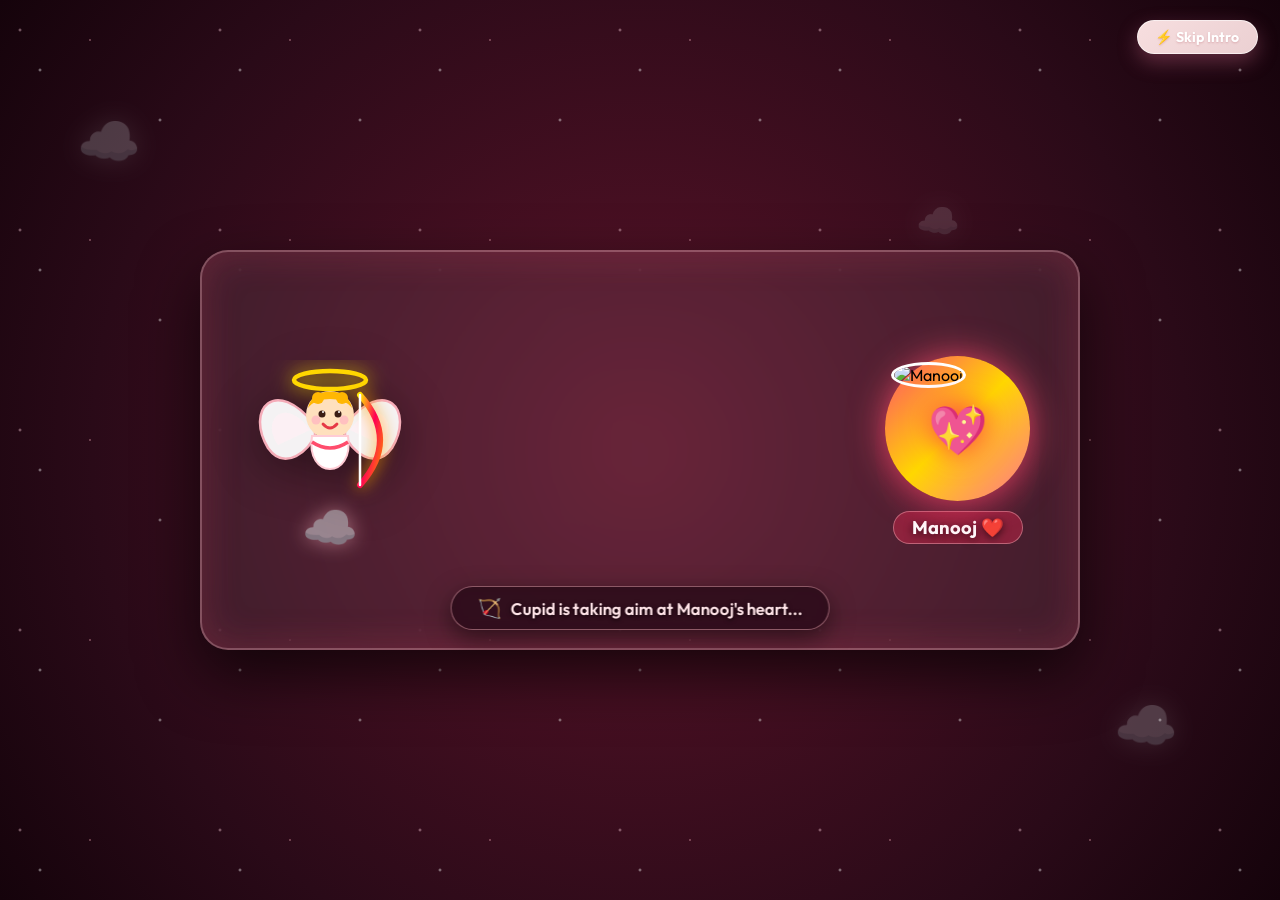
==== commit c71b09ca: "Unify all site buttons to soft blush pink theme" ====
--- a/index.html
+++ b/index.html
@@ -13,7 +13,7 @@
     <link href="https://fonts.googleapis.com/css2?family=Bangers&family=Outfit:wght@300;400;600;800&family=Playfair+Display:ital,wght@0,400;0,700;1,400;1,700&display=swap" rel="stylesheet">
 
     <!-- CSS File -->
-    <link rel="stylesheet" href="style.css?v=3">
+    <link rel="stylesheet" href="style.css?v=4">
 </head>
 
 <body>
--- a/style.css
+++ b/style.css
@@ -540,10 +540,11 @@
     text-decoration: none;
     font-size: 1.05rem;
     font-weight: 600;
-    color: #fff;
-    background: linear-gradient(135deg, var(--red), var(--gold-deep));
+    color: #fff !important;
+    background: linear-gradient(135deg, #f7dedf, #ebd0d2) !important;
+    border: 1px solid rgba(255, 255, 255, 0.6) !important;
     border-radius: 50px;
-    box-shadow: 0 8px 20px rgba(96, 39, 29, 0.28);
+    box-shadow: 0 8px 20px rgba(219, 112, 147, 0.35) !important;
     transition: all 0.25s ease;
     margin: 0;
 }
@@ -552,7 +553,8 @@
 .nav-buttons .btn-back:hover,
 .nav-buttons .btn-next:hover {
     transform: translateY(-3px);
-    box-shadow: 0 12px 25px rgba(96, 39, 29, 0.38);
+    background: linear-gradient(135deg, #fbe6e7, #ebd0d2) !important;
+    box-shadow: 0 12px 25px rgba(219, 112, 147, 0.5) !important;
 }
 
 @media (max-width: 650px) {
@@ -766,33 +768,25 @@
 
 .btn-yes,
 .btn-no {
-    padding: 1rem 2rem;
-    font-size: 1.1rem;
-    border: none;
+    padding: 0.85rem 2.2rem;
+    font-size: 1.05rem;
+    border: 1px solid rgba(255, 255, 255, 0.6);
     border-radius: 50px;
     cursor: pointer;
-    font-weight: 600;
-    transition: all 0.3s ease;
-    box-shadow: 0 8px 16px rgba(0, 0, 0, 0.2);
-}
-
-.btn-yes {
-    background: linear-gradient(135deg, var(--red), var(--gold-deep));
-    color: white;
-}
-
-.btn-yes:hover {
-    transform: translateY(-3px);
-    box-shadow: 0 12px 20px rgba(0, 0, 0, 0.3);
-}
-
-.btn-no {
-    background: linear-gradient(135deg, var(--paper), var(--gold));
-    color: var(--ink);
-}
-
+    font-weight: 700;
+    background: linear-gradient(135deg, #f7dedf, #ebd0d2) !important;
+    color: #ffffff !important;
+    text-shadow: 0 1px 2px rgba(180, 80, 90, 0.35);
+    box-shadow: 0 8px 20px rgba(219, 112, 147, 0.35);
+    transition: all 0.3s cubic-bezier(0.175, 0.885, 0.32, 1.275);
+}
+
+.btn-yes:hover,
 .btn-no:hover {
-    background: linear-gradient(135deg, #ffb6c1, #ff69b4);
+    transform: translateY(-2px) scale(1.04);
+    background: linear-gradient(135deg, #fbe6e7, #ebd0d2) !important;
+    box-shadow: 0 12px 24px rgba(219, 112, 147, 0.5);
+    color: #ffffff !important;
 }
 
 /* Surprise Message */
@@ -1095,9 +1089,10 @@
     top: 20px;
     right: 22px;
     z-index: 20;
-    background: rgba(255, 255, 255, 0.15);
-    border: 1px solid rgba(255, 182, 193, 0.45);
-    color: #ffe4e8;
+    background: linear-gradient(135deg, #f7dedf, #ebd0d2) !important;
+    border: 1px solid rgba(255, 255, 255, 0.6) !important;
+    color: #ffffff !important;
+    text-shadow: 0 1px 2px rgba(180, 80, 90, 0.3);
     padding: 0.45rem 1.1rem;
     border-radius: 50px;
     font-size: 0.88rem;
@@ -1105,15 +1100,16 @@
     font-family: 'Outfit', sans-serif;
     cursor: pointer;
     backdrop-filter: blur(10px);
-    box-shadow: 0 4px 15px rgba(0, 0, 0, 0.3);
+    box-shadow: 0 8px 20px rgba(219, 112, 147, 0.35) !important;
     transition: all 0.25s ease;
 }
 
 .btn-skip-intro:hover {
-    background: rgba(255, 42, 85, 0.6);
-    border-color: #ffd700;
+    background: linear-gradient(135deg, #fbe6e7, #ebd0d2) !important;
+    border-color: rgba(255, 255, 255, 0.8) !important;
     transform: translateY(-2px);
-    box-shadow: 0 6px 20px rgba(255, 0, 84, 0.4);
+    box-shadow: 0 12px 24px rgba(219, 112, 147, 0.5) !important;
+    color: #ffffff !important;
 }
 
 /* Stage 1: Cupid Arrow Animation Stage */
@@ -1512,18 +1508,21 @@
     font-size: 1.1rem;
     font-weight: 700;
     font-family: 'Outfit', sans-serif;
-    color: #ffffff;
-    background: linear-gradient(135deg, var(--red), var(--gold-deep));
-    border: none;
+    color: #ffffff !important;
+    background: linear-gradient(135deg, #f7dedf, #ebd0d2) !important;
+    border: 1px solid rgba(255, 255, 255, 0.6) !important;
     border-radius: 50px;
     cursor: pointer;
-    box-shadow: 0 8px 20px rgba(194, 30, 86, 0.35);
+    text-shadow: 0 1px 2px rgba(180, 80, 90, 0.3);
+    box-shadow: 0 8px 20px rgba(219, 112, 147, 0.35) !important;
     transition: transform 0.25s ease, box-shadow 0.25s ease;
 }
 
 .btn-unlock:hover {
     transform: translateY(-2px);
-    box-shadow: 0 12px 25px rgba(194, 30, 86, 0.5);
+    background: linear-gradient(135deg, #fbe6e7, #ebd0d2) !important;
+    box-shadow: 0 12px 25px rgba(219, 112, 147, 0.5) !important;
+    color: #ffffff !important;
 }
 
 .pass-hint {
@@ -1541,25 +1540,25 @@
     position: absolute;
     top: 18px;
     right: 22px;
-    background: linear-gradient(135deg, rgba(255, 240, 245, 0.9), rgba(255, 214, 224, 0.9));
-    border: 2px solid rgba(219, 112, 147, 0.8);
-    color: var(--red-deep);
+    background: linear-gradient(135deg, #f7dedf, #ebd0d2) !important;
+    border: 1px solid rgba(255, 255, 255, 0.6) !important;
+    color: #ffffff !important;
+    text-shadow: 0 1px 2px rgba(180, 80, 90, 0.3);
     padding: 0.45rem 1rem;
     border-radius: 50px;
     font-size: 0.88rem;
     font-weight: 700;
     cursor: pointer;
     z-index: 10;
-    box-shadow: 0 4px 12px rgba(139, 10, 80, 0.18);
+    box-shadow: 0 8px 20px rgba(219, 112, 147, 0.35) !important;
     transition: all 0.25s ease;
 }
 
 .btn-replay-cupid:hover {
     transform: translateY(-2px) scale(1.05);
-    background: linear-gradient(135deg, var(--red), var(--gold-deep));
-    color: #ffffff;
-    border-color: transparent;
-    box-shadow: 0 6px 16px rgba(139, 10, 80, 0.35);
+    background: linear-gradient(135deg, #fbe6e7, #ebd0d2) !important;
+    color: #ffffff !important;
+    box-shadow: 0 12px 24px rgba(219, 112, 147, 0.5) !important;
 }
 
 @media (max-width: 650px) {
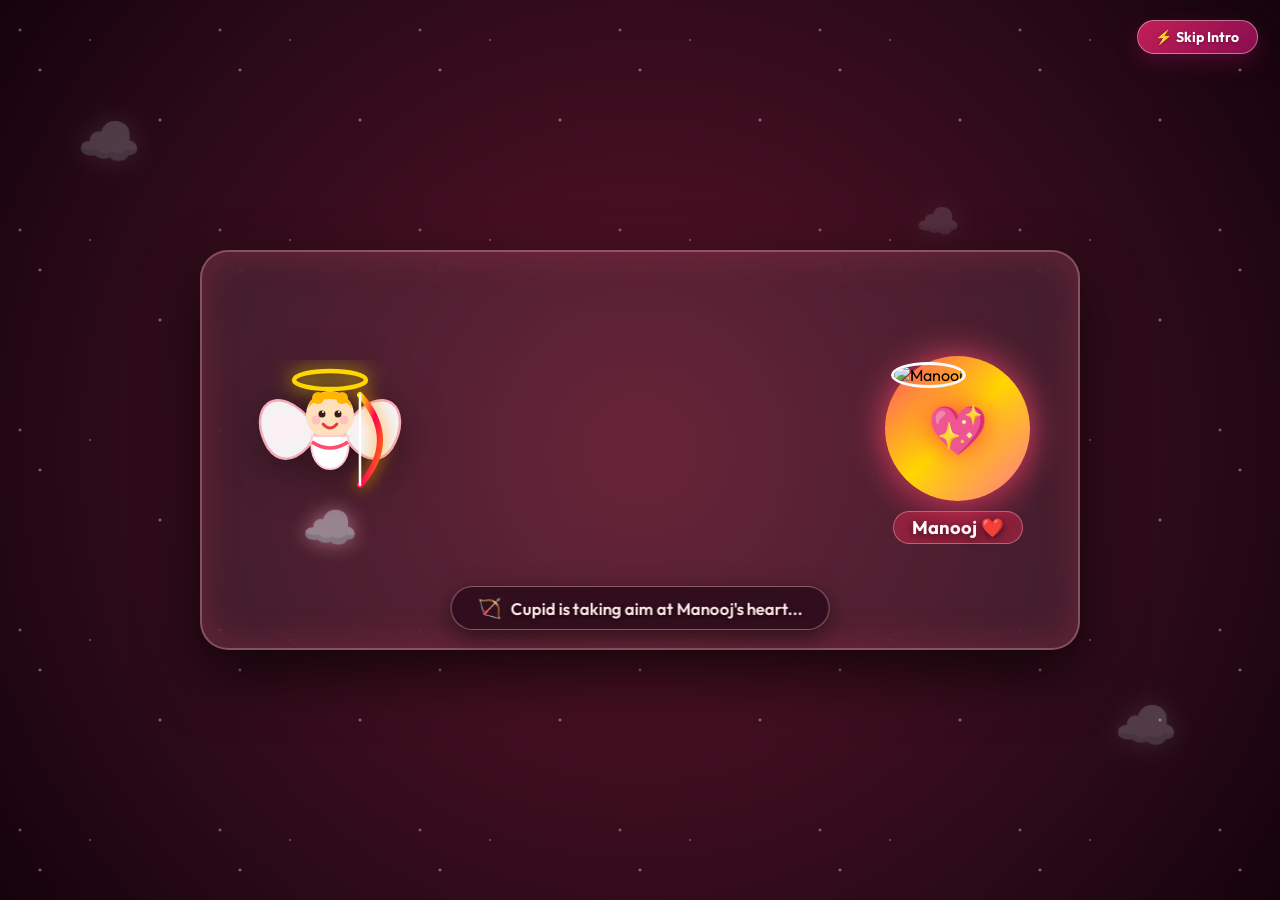
==== commit c249ba05: "Update month cards and buttons to rich dark pink theme" ====
--- a/index.html
+++ b/index.html
@@ -13,7 +13,7 @@
     <link href="https://fonts.googleapis.com/css2?family=Bangers&family=Outfit:wght@300;400;600;800&family=Playfair+Display:ital,wght@0,400;0,700;1,400;1,700&display=swap" rel="stylesheet">
 
     <!-- CSS File -->
-    <link rel="stylesheet" href="style.css?v=4">
+    <link rel="stylesheet" href="style.css?v=5">
 </head>
 
 <body>
--- a/style.css
+++ b/style.css
@@ -540,11 +540,12 @@
     text-decoration: none;
     font-size: 1.05rem;
     font-weight: 600;
-    color: #fff !important;
-    background: linear-gradient(135deg, #f7dedf, #ebd0d2) !important;
-    border: 1px solid rgba(255, 255, 255, 0.6) !important;
+    color: #ffffff !important;
+    background: linear-gradient(135deg, #c21e56, #880e4f) !important;
+    border: 1px solid rgba(255, 255, 255, 0.4) !important;
     border-radius: 50px;
-    box-shadow: 0 8px 20px rgba(219, 112, 147, 0.35) !important;
+    box-shadow: 0 8px 20px rgba(136, 14, 79, 0.4) !important;
+    text-shadow: 0 1px 3px rgba(0, 0, 0, 0.3);
     transition: all 0.25s ease;
     margin: 0;
 }
@@ -553,8 +554,8 @@
 .nav-buttons .btn-back:hover,
 .nav-buttons .btn-next:hover {
     transform: translateY(-3px);
-    background: linear-gradient(135deg, #fbe6e7, #ebd0d2) !important;
-    box-shadow: 0 12px 25px rgba(219, 112, 147, 0.5) !important;
+    background: linear-gradient(135deg, #d81b60, #ad1457) !important;
+    box-shadow: 0 12px 25px rgba(136, 14, 79, 0.6) !important;
 }
 
 @media (max-width: 650px) {
@@ -770,22 +771,22 @@
 .btn-no {
     padding: 0.85rem 2.2rem;
     font-size: 1.05rem;
-    border: 1px solid rgba(255, 255, 255, 0.6);
+    border: 1px solid rgba(255, 255, 255, 0.4);
     border-radius: 50px;
     cursor: pointer;
     font-weight: 700;
-    background: linear-gradient(135deg, #f7dedf, #ebd0d2) !important;
+    background: linear-gradient(135deg, #c21e56, #880e4f) !important;
     color: #ffffff !important;
-    text-shadow: 0 1px 2px rgba(180, 80, 90, 0.35);
-    box-shadow: 0 8px 20px rgba(219, 112, 147, 0.35);
+    text-shadow: 0 1px 3px rgba(0, 0, 0, 0.3);
+    box-shadow: 0 8px 20px rgba(136, 14, 79, 0.4);
     transition: all 0.3s cubic-bezier(0.175, 0.885, 0.32, 1.275);
 }
 
 .btn-yes:hover,
 .btn-no:hover {
     transform: translateY(-2px) scale(1.04);
-    background: linear-gradient(135deg, #fbe6e7, #ebd0d2) !important;
-    box-shadow: 0 12px 24px rgba(219, 112, 147, 0.5);
+    background: linear-gradient(135deg, #d81b60, #ad1457) !important;
+    box-shadow: 0 12px 24px rgba(136, 14, 79, 0.6);
     color: #ffffff !important;
 }
 
@@ -832,15 +833,15 @@
     justify-content: center !important;
     gap: 0.5rem;
     padding: 0.85rem 2.2rem;
-    background: linear-gradient(135deg, #f7dedf, #ebd0d2) !important;
+    background: linear-gradient(135deg, #c21e56, #880e4f) !important;
     color: #ffffff !important;
-    text-shadow: 0 1px 2px rgba(180, 80, 90, 0.3);
+    text-shadow: 0 1px 3px rgba(0, 0, 0, 0.3);
     text-decoration: none !important;
     border-radius: 50px !important;
     font-weight: 700 !important;
     font-size: 1.05rem !important;
-    border: 1px solid rgba(255, 255, 255, 0.6) !important;
-    box-shadow: 0 8px 20px rgba(219, 112, 147, 0.35) !important;
+    border: 1px solid rgba(255, 255, 255, 0.4) !important;
+    box-shadow: 0 8px 20px rgba(136, 14, 79, 0.4) !important;
     transition: all 0.3s cubic-bezier(0.175, 0.885, 0.32, 1.275) !important;
 }
 
@@ -851,8 +852,8 @@
 .btn-back:hover,
 .btn-back:active {
     transform: translateY(-2px) scale(1.04) !important;
-    background: linear-gradient(135deg, #fbe6e7, #ebd0d2) !important;
-    box-shadow: 0 12px 24px rgba(219, 112, 147, 0.5) !important;
+    background: linear-gradient(135deg, #d81b60, #ad1457) !important;
+    box-shadow: 0 12px 24px rgba(136, 14, 79, 0.6) !important;
     color: #ffffff !important;
 }
 
@@ -936,26 +937,26 @@
 
 .timeline-content {
     flex: 1;
-    background: linear-gradient(135deg, rgba(255, 192, 203, 0.88), rgba(244, 143, 177, 0.8));
-    border: 2px solid rgba(213, 52, 71, 0.5);
-    border-left: 6px solid var(--red-deep);
+    background: linear-gradient(135deg, #c21e56, #880e4f);
+    border: 2px solid rgba(255, 182, 193, 0.4);
+    border-left: 6px solid #ffd700;
     padding: 2rem;
     border-radius: 18px;
-    box-shadow: 0 10px 25px rgba(194, 30, 86, 0.22);
+    box-shadow: 0 10px 25px rgba(136, 14, 79, 0.4);
     backdrop-filter: blur(8px);
     transition: transform 0.3s ease, box-shadow 0.3s ease;
 }
 
 .timeline-content:hover {
     transform: translateY(-3px);
-    box-shadow: 0 14px 30px rgba(194, 30, 86, 0.35);
+    box-shadow: 0 14px 30px rgba(136, 14, 79, 0.55);
 }
 
 .month-title {
     font-family: 'Bangers', cursive;
     font-size: 1.9rem;
-    color: var(--red-deep);
-    text-shadow: 0 1px 2px rgba(255, 255, 255, 0.6);
+    color: #ffe0b2;
+    text-shadow: 0 2px 4px rgba(0, 0, 0, 0.5);
     margin-bottom: 0.5rem;
 }
 
@@ -963,7 +964,8 @@
     font-size: 1.05rem;
     font-weight: 600;
     line-height: 1.75;
-    color: #3b0918;
+    color: #ffffff;
+    text-shadow: 0 1px 2px rgba(0, 0, 0, 0.3);
 }
 
 @media (max-width: 768px) {
@@ -1089,10 +1091,10 @@
     top: 20px;
     right: 22px;
     z-index: 20;
-    background: linear-gradient(135deg, #f7dedf, #ebd0d2) !important;
-    border: 1px solid rgba(255, 255, 255, 0.6) !important;
+    background: linear-gradient(135deg, #c21e56, #880e4f) !important;
+    border: 1px solid rgba(255, 255, 255, 0.4) !important;
     color: #ffffff !important;
-    text-shadow: 0 1px 2px rgba(180, 80, 90, 0.3);
+    text-shadow: 0 1px 3px rgba(0, 0, 0, 0.3);
     padding: 0.45rem 1.1rem;
     border-radius: 50px;
     font-size: 0.88rem;
@@ -1100,15 +1102,15 @@
     font-family: 'Outfit', sans-serif;
     cursor: pointer;
     backdrop-filter: blur(10px);
-    box-shadow: 0 8px 20px rgba(219, 112, 147, 0.35) !important;
+    box-shadow: 0 8px 20px rgba(136, 14, 79, 0.4) !important;
     transition: all 0.25s ease;
 }
 
 .btn-skip-intro:hover {
-    background: linear-gradient(135deg, #fbe6e7, #ebd0d2) !important;
+    background: linear-gradient(135deg, #d81b60, #ad1457) !important;
     border-color: rgba(255, 255, 255, 0.8) !important;
     transform: translateY(-2px);
-    box-shadow: 0 12px 24px rgba(219, 112, 147, 0.5) !important;
+    box-shadow: 0 12px 24px rgba(136, 14, 79, 0.6) !important;
     color: #ffffff !important;
 }
 
@@ -1509,19 +1511,19 @@
     font-weight: 700;
     font-family: 'Outfit', sans-serif;
     color: #ffffff !important;
-    background: linear-gradient(135deg, #f7dedf, #ebd0d2) !important;
-    border: 1px solid rgba(255, 255, 255, 0.6) !important;
+    background: linear-gradient(135deg, #c21e56, #880e4f) !important;
+    border: 1px solid rgba(255, 255, 255, 0.4) !important;
     border-radius: 50px;
     cursor: pointer;
-    text-shadow: 0 1px 2px rgba(180, 80, 90, 0.3);
-    box-shadow: 0 8px 20px rgba(219, 112, 147, 0.35) !important;
+    text-shadow: 0 1px 3px rgba(0, 0, 0, 0.3);
+    box-shadow: 0 8px 20px rgba(136, 14, 79, 0.4) !important;
     transition: transform 0.25s ease, box-shadow 0.25s ease;
 }
 
 .btn-unlock:hover {
     transform: translateY(-2px);
-    background: linear-gradient(135deg, #fbe6e7, #ebd0d2) !important;
-    box-shadow: 0 12px 25px rgba(219, 112, 147, 0.5) !important;
+    background: linear-gradient(135deg, #d81b60, #ad1457) !important;
+    box-shadow: 0 12px 25px rgba(136, 14, 79, 0.6) !important;
     color: #ffffff !important;
 }
 
@@ -1540,25 +1542,25 @@
     position: absolute;
     top: 18px;
     right: 22px;
-    background: linear-gradient(135deg, #f7dedf, #ebd0d2) !important;
-    border: 1px solid rgba(255, 255, 255, 0.6) !important;
+    background: linear-gradient(135deg, #c21e56, #880e4f) !important;
+    border: 1px solid rgba(255, 255, 255, 0.4) !important;
     color: #ffffff !important;
-    text-shadow: 0 1px 2px rgba(180, 80, 90, 0.3);
+    text-shadow: 0 1px 3px rgba(0, 0, 0, 0.3);
     padding: 0.45rem 1rem;
     border-radius: 50px;
     font-size: 0.88rem;
     font-weight: 700;
     cursor: pointer;
     z-index: 10;
-    box-shadow: 0 8px 20px rgba(219, 112, 147, 0.35) !important;
+    box-shadow: 0 8px 20px rgba(136, 14, 79, 0.4) !important;
     transition: all 0.25s ease;
 }
 
 .btn-replay-cupid:hover {
     transform: translateY(-2px) scale(1.05);
-    background: linear-gradient(135deg, #fbe6e7, #ebd0d2) !important;
+    background: linear-gradient(135deg, #d81b60, #ad1457) !important;
     color: #ffffff !important;
-    box-shadow: 0 12px 24px rgba(219, 112, 147, 0.5) !important;
+    box-shadow: 0 12px 25px rgba(136, 14, 79, 0.6) !important;
 }
 
 @media (max-width: 650px) {
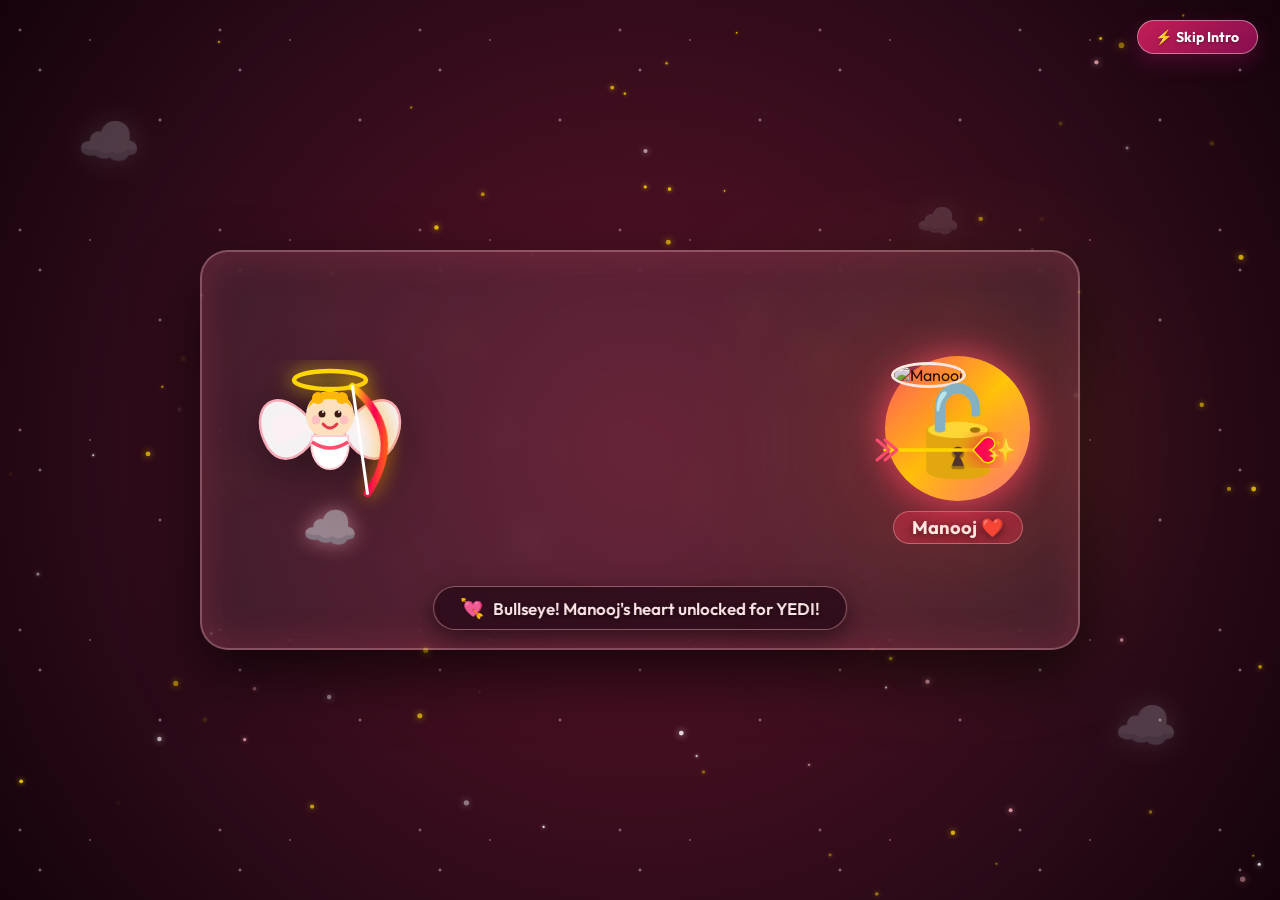
==== commit 6428551c: "Fix Next Page button clickability and overlay blocking on mobile" ====
--- a/index.html
+++ b/index.html
@@ -13,7 +13,7 @@
     <link href="https://fonts.googleapis.com/css2?family=Bangers&family=Outfit:wght@300;400;600;800&family=Playfair+Display:ital,wght@0,400;0,700;1,400;1,700&display=swap" rel="stylesheet">
 
     <!-- CSS File -->
-    <link rel="stylesheet" href="style.css?v=5">
+    <link rel="stylesheet" href="style.css?v=6">
 </head>
 
 <body>
@@ -226,13 +226,13 @@
                 Forever and Always ❤️
             </p>
             
-            <a href="memories.html" class="btn-next">Next Page ❤️</a>
+            <a href="memories.html" class="btn-next" onclick="window.location.href='memories.html'; return true;">Next Page ❤️</a>
         </div>
 
     </div>
 
     <!-- JavaScript File -->
-    <script src="script.js"></script>
+    <script src="script.js?v=6"></script>
 
 </body>
 </html>
--- a/style.css
+++ b/style.css
@@ -1029,9 +1029,15 @@
 }
 
 .cupid-intro-overlay.unlocked {
-    opacity: 0;
-    pointer-events: none;
+    opacity: 0 !important;
+    pointer-events: none !important;
+    visibility: hidden !important;
+    display: none !important;
     transform: scale(1.05);
+}
+
+.cupid-intro-overlay.unlocked * {
+    pointer-events: none !important;
 }
 
 .cupid-star-canvas {
@@ -1572,7 +1578,7 @@
         overflow-x: hidden !important;
     }
 
-    .cupid-intro-overlay {
+    .cupid-intro-overlay:not(.unlocked) {
         position: fixed !important;
         top: 0 !important;
         left: 0 !important;
@@ -1585,6 +1591,12 @@
         align-items: center !important;
         justify-content: center !important;
         z-index: 999999 !important;
+    }
+
+    .cupid-intro-overlay.unlocked {
+        display: none !important;
+        pointer-events: none !important;
+        visibility: hidden !important;
     }
 
     .btn-skip-intro {
